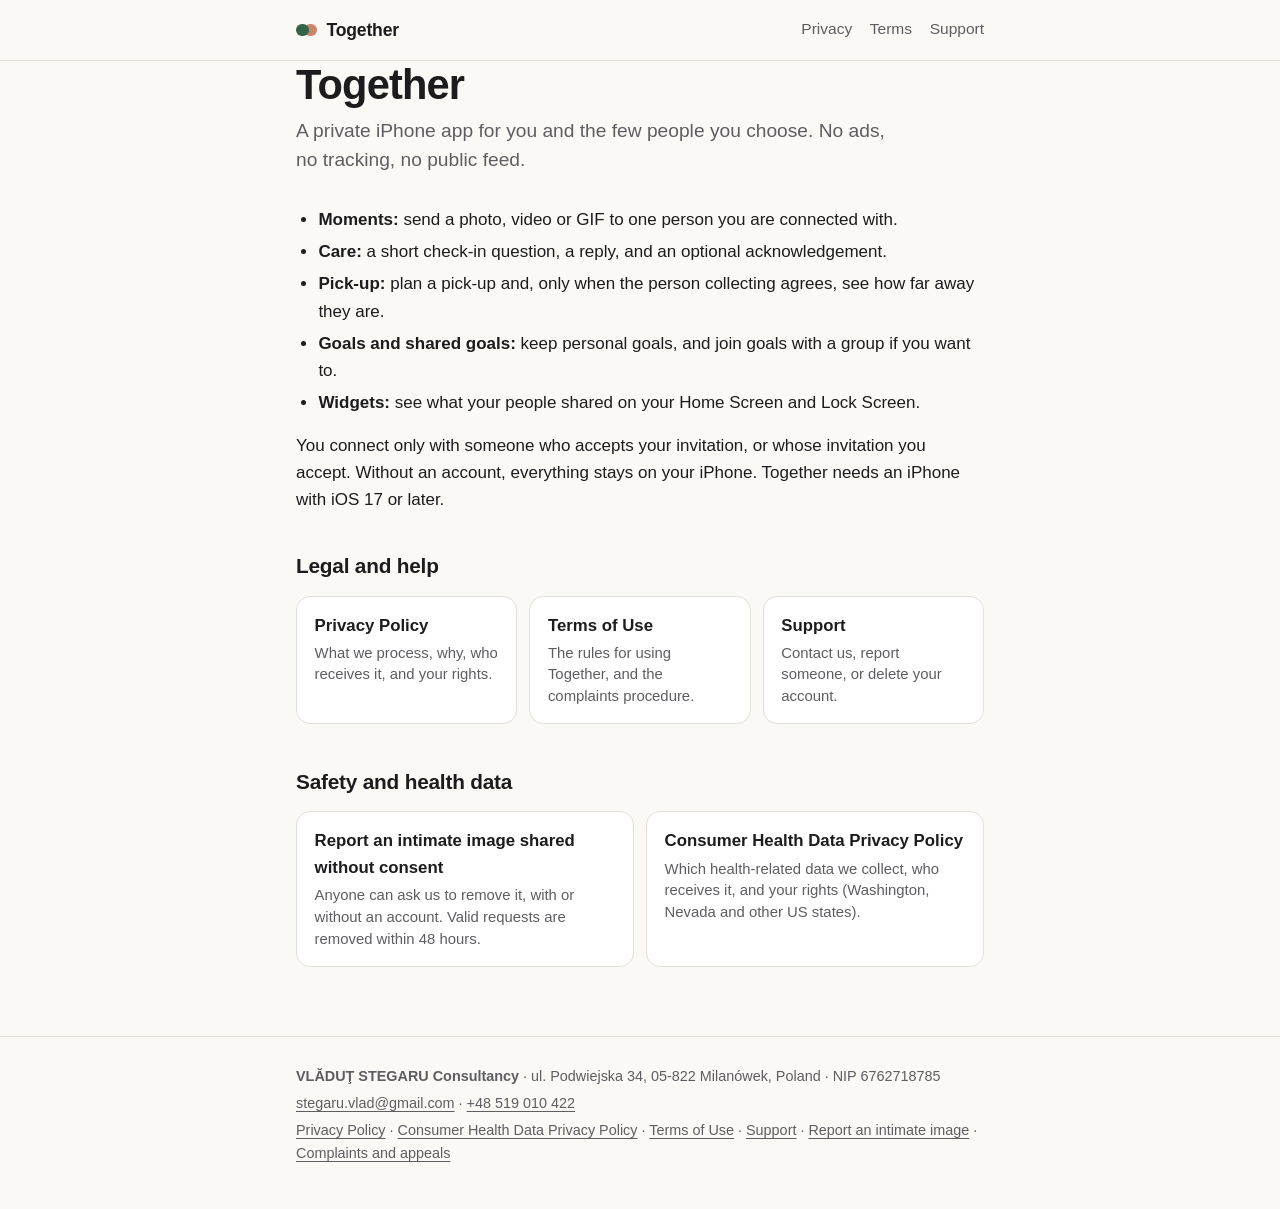
==== index.html @ 3cc5fa2a "Together legal and support pages (Privacy, Terms, Support, Consumer Health Data, Report, Complaints)" ====
<!doctype html>
<html lang="en">
<head>
<meta charset="utf-8">
<meta name="viewport" content="width=device-width, initial-scale=1">
<meta name="color-scheme" content="light dark">
<title>Together</title>
<meta name="description" content="Together is a private iPhone app for you and the few people you choose: Moments, Care check-ins, pick-ups and goals, with no ads and no tracking.">
<link rel="stylesheet" href="/style.css">
</head>
<body>
<a class="skip" href="#main">Skip to content</a>
<header class="site-header">
  <div class="wrap">
    <a class="brand" href="/" aria-current="page"><span class="brand-mark" aria-hidden="true"></span>Together</a>
    <nav aria-label="Site"><a href="/privacy/">Privacy</a><a href="/terms/">Terms</a><a href="/support/">Support</a></nav>
  </div>
</header>
<main id="main" class="wrap">
<h1>Together</h1>
<p class="lede">A private iPhone app for you and the few people you choose. No ads, no tracking, no public feed.</p>

<ul>
  <li><strong>Moments:</strong> send a photo, video or GIF to one person you are connected with.</li>
  <li><strong>Care:</strong> a short check-in question, a reply, and an optional acknowledgement.</li>
  <li><strong>Pick-up:</strong> plan a pick-up and, only when the person collecting agrees, see how far away they are.</li>
  <li><strong>Goals and shared goals:</strong> keep personal goals, and join goals with a group if you want to.</li>
  <li><strong>Widgets:</strong> see what your people shared on your Home Screen and Lock Screen.</li>
</ul>
<p>You connect only with someone who accepts your invitation, or whose invitation you accept. Without an account, everything stays on your iPhone. Together needs an iPhone with iOS 17 or later.</p>

<h2>Legal and help</h2>
<ul class="cards">
  <li><a href="/privacy/"><strong>Privacy Policy</strong><span>What we process, why, who receives it, and your rights.</span></a></li>
  <li><a href="/terms/"><strong>Terms of Use</strong><span>The rules for using Together, and the complaints procedure.</span></a></li>
  <li><a href="/support/"><strong>Support</strong><span>Contact us, report someone, or delete your account.</span></a></li>
</ul>

<h2>Safety and health data</h2>
<ul class="cards cards-2">
  <li><a href="/report/"><strong>Report an intimate image shared without consent</strong><span>Anyone can ask us to remove it, with or without an account. Valid requests are removed within 48 hours.</span></a></li>
  <li><a href="/health-data/"><strong>Consumer Health Data Privacy Policy</strong><span>Which health-related data we collect, who receives it, and your rights (Washington, Nevada and other US states).</span></a></li>
</ul>
</main>
<footer class="site-footer">
  <div class="wrap">
    <p><strong>VLĂDUŢ STEGARU Consultancy</strong> · ul. Podwiejska 34, 05-822 Milanówek, Poland · NIP 6762718785</p>
    <p><a href="mailto:stegaru.vlad@gmail.com">stegaru.vlad@gmail.com</a> · <a href="tel:+48519010422">+48 519 010 422</a></p>
    <p><a href="/privacy/">Privacy Policy</a> · <a href="/health-data/">Consumer Health Data Privacy Policy</a> · <a href="/terms/">Terms of Use</a> · <a href="/support/">Support</a> · <a href="/report/">Report an intimate image</a> · <a href="/complaints/">Complaints and appeals</a></p>
  </div>
</footer>
</body>
</html>
---- style.css ----
/* Together — legal and support site. One stylesheet, no external fonts or scripts. */

:root {
  --bg: #faf9f6;
  --surface: #ffffff;
  --soft: #f1efea;
  --ink: #1c1c1e;
  --muted: #5d5d62;
  --line: #e2dfd8;
  --accent: #33644a;
  --accent-2: #c9846a;
  --accent-soft: #e6efe8;
  --focus: #2b62c9;
  color-scheme: light dark;
}

@media (prefers-color-scheme: dark) {
  :root {
    --bg: #121210;
    --surface: #1b1b19;
    --soft: #23231f;
    --ink: #f2f1ee;
    --muted: #a3a3a8;
    --line: #35342f;
    --accent: #84bf9c;
    --accent-2: #e0a48c;
    --accent-soft: #1f2c24;
    --focus: #8fb4ff;
  }
}

*, *::before, *::after { box-sizing: border-box; }

html { -webkit-text-size-adjust: 100%; text-size-adjust: 100%; }

body {
  margin: 0;
  background: var(--bg);
  color: var(--ink);
  font-family: -apple-system, BlinkMacSystemFont, "Segoe UI", Roboto, Helvetica, Arial, sans-serif;
  font-size: 1.0625rem;
  line-height: 1.6;
  overflow-wrap: break-word;
}

.wrap {
  width: 100%;
  max-width: 46rem;
  margin: 0 auto;
  padding: 0 16px;
}

@media (min-width: 40rem) {
  .wrap { padding: 0 24px; }
}

a { color: var(--accent); text-decoration-thickness: 1px; text-underline-offset: 0.18em; }
a:hover { text-decoration-thickness: 2px; }
:focus-visible { outline: 3px solid var(--focus); outline-offset: 2px; border-radius: 4px; }

.skip {
  position: absolute;
  left: 16px;
  top: -3rem;
  padding: 0.5rem 0.9rem;
  background: var(--surface);
  border: 1px solid var(--line);
  border-radius: 10px;
  z-index: 10;
}
.skip:focus { top: 12px; }

/* Header and footer */

.site-header { border-bottom: 1px solid var(--line); background: var(--bg); }
.site-header .wrap {
  display: flex;
  flex-wrap: wrap;
  align-items: center;
  justify-content: space-between;
  gap: 0.5rem 1.25rem;
  min-height: 3.75rem;
  padding-top: 0.5rem;
  padding-bottom: 0.5rem;
}
.brand {
  display: inline-flex;
  align-items: center;
  gap: 0.6rem;
  color: var(--ink);
  font-weight: 680;
  font-size: 1.1rem;
  letter-spacing: -0.01em;
  text-decoration: none;
}
.brand-mark {
  width: 0.8rem;
  height: 0.8rem;
  border-radius: 50%;
  background: var(--accent);
  box-shadow: 0.5rem 0 0 0 var(--accent-2);
  margin-right: 0.5rem;
}
.site-header nav { display: flex; flex-wrap: wrap; gap: 0.25rem 1.1rem; }
.site-header nav a {
  color: var(--muted);
  text-decoration: none;
  font-size: 0.97rem;
  padding: 0.35rem 0;
  border-bottom: 2px solid transparent;
}
.site-header nav a:hover { color: var(--ink); }
.site-header nav a[aria-current="page"] { color: var(--ink); border-bottom-color: var(--accent); }

.site-footer {
  margin-top: 4rem;
  border-top: 1px solid var(--line);
  color: var(--muted);
  font-size: 0.9rem;
  padding: 1.5rem 0 2.5rem;
}
.site-footer p { margin: 0.25rem 0; }
.site-footer a { color: var(--muted); }

/* Document typography */

main { padding-top: 2.25rem; }

h1 {
  font-size: clamp(1.9rem, 6vw, 2.6rem);
  line-height: 1.15;
  letter-spacing: -0.02em;
  font-weight: 700;
  margin: 0 0 0.5rem;
  text-wrap: balance;
}
h2 {
  font-size: 1.3rem;
  line-height: 1.3;
  letter-spacing: -0.01em;
  font-weight: 660;
  margin: 2.4rem 0 0.75rem;
  scroll-margin-top: 1rem;
  text-wrap: balance;
}
h3 { font-size: 1.08rem; font-weight: 650; margin: 1.6rem 0 0.4rem; }
p { margin: 0 0 1rem; }
ul, ol { margin: 0 0 1rem; padding-left: 1.4rem; }
li { margin: 0.3rem 0; }
li > ul { margin: 0.3rem 0 0; }
strong { font-weight: 650; }
code {
  font-family: ui-monospace, "SF Mono", Menlo, Consolas, monospace;
  font-size: 0.9em;
  background: var(--soft);
  padding: 0.1em 0.35em;
  border-radius: 5px;
}

.subtitle { color: var(--muted); margin: 0 0 0.25rem; }
.meta { color: var(--muted); font-size: 0.95rem; margin-bottom: 1.5rem; }
.lede { font-size: 1.2rem; line-height: 1.5; color: var(--muted); margin-bottom: 2rem; max-width: 38rem; }

/* Table of contents */

.toc {
  background: var(--surface);
  border: 1px solid var(--line);
  border-radius: 14px;
  padding: 1rem 1.25rem 0.5rem;
  margin: 0 0 2rem;
}
.toc h2 { font-size: 0.85rem; text-transform: uppercase; letter-spacing: 0.08em; color: var(--muted); margin: 0 0 0.5rem; }
.toc ol { font-size: 0.95rem; margin: 0 0 0.5rem; }
.toc li { margin: 0.2rem 0; }
@media (min-width: 40rem) {
  .toc ol { columns: 2; column-gap: 2.5rem; }
  .toc li { break-inside: avoid; }
}

/* Tables: scroll inside their own box on narrow screens, never the page */

.table-wrap {
  overflow-x: auto;
  -webkit-overflow-scrolling: touch;
  border: 1px solid var(--line);
  border-radius: 12px;
  margin: 0 0 1.5rem;
  background: var(--surface);
}
table { width: 100%; border-collapse: collapse; font-size: 0.93rem; line-height: 1.5; }
th, td { text-align: left; vertical-align: top; padding: 0.65rem 0.8rem; border-bottom: 1px solid var(--line); min-width: 8.5rem; }
th { background: var(--soft); font-weight: 650; }
tr:last-child td { border-bottom: 0; }

/* Home and support */

.cards { list-style: none; padding: 0; margin: 0 0 2rem; display: grid; gap: 0.75rem; }
@media (min-width: 40rem) {
  .cards { grid-template-columns: repeat(3, 1fr); }
  .cards.cards-2 { grid-template-columns: repeat(2, 1fr); }
}
.cards a {
  display: block;
  height: 100%;
  padding: 1rem 1.1rem;
  background: var(--surface);
  border: 1px solid var(--line);
  border-radius: 14px;
  color: var(--ink);
  text-decoration: none;
}
.cards a:hover { border-color: var(--accent); }
.cards strong { display: block; font-size: 1.05rem; margin-bottom: 0.2rem; }
.cards span { color: var(--muted); font-size: 0.93rem; line-height: 1.45; display: block; }

.callout {
  background: var(--accent-soft);
  border-radius: 14px;
  padding: 1rem 1.2rem;
  margin: 0 0 1.5rem;
}
.callout p:last-child, .callout ul:last-child { margin-bottom: 0; }

.contact-list { list-style: none; padding: 0; }
.contact-list li { margin: 0.4rem 0; }
.contact-list .label { color: var(--muted); display: inline-block; min-width: 5.5rem; }

/* Invitation page */

.invite main { max-width: 28rem; }
.eyebrow { font-size: 0.8rem; font-weight: 650; letter-spacing: 0.08em; text-transform: uppercase; color: var(--muted); margin: 0 0 0.6rem; }
.code-card { background: var(--surface); border: 1px solid var(--line); border-radius: 16px; padding: 1.25rem; margin: 0 0 1.5rem; }
.code-card .label { font-size: 0.8rem; font-weight: 600; color: var(--muted); margin: 0 0 0.5rem; }
.code-value { font-family: ui-monospace, "SF Mono", Menlo, monospace; font-size: 1.2rem; font-weight: 600; letter-spacing: 0.04em; word-break: break-all; margin: 0 0 1rem; }
.code-value:empty { display: none; }
.code-missing { color: var(--muted); margin: 0; }
.button {
  appearance: none;
  display: block;
  width: 100%;
  min-height: 48px;
  border: 0;
  border-radius: 12px;
  background: var(--accent);
  color: var(--bg);
  font: inherit;
  font-weight: 650;
  text-align: center;
  line-height: 48px;
  text-decoration: none;
  cursor: pointer;
}
.button.secondary { background: var(--ink); }
.button[data-copied="true"] { background: var(--ink); }
.steps { padding-left: 1.4rem; }

[hidden] { display: none !important; }

@media (prefers-reduced-motion: no-preference) {
  a, .cards a { transition: border-color 0.15s ease, color 0.15s ease; }
}

@media print {
  .skip, .site-header nav, .toc { display: none; }
  body { background: #fff; color: #000; font-size: 11pt; }
  a { color: #000; }
  .table-wrap { overflow: visible; border: 0; }
}
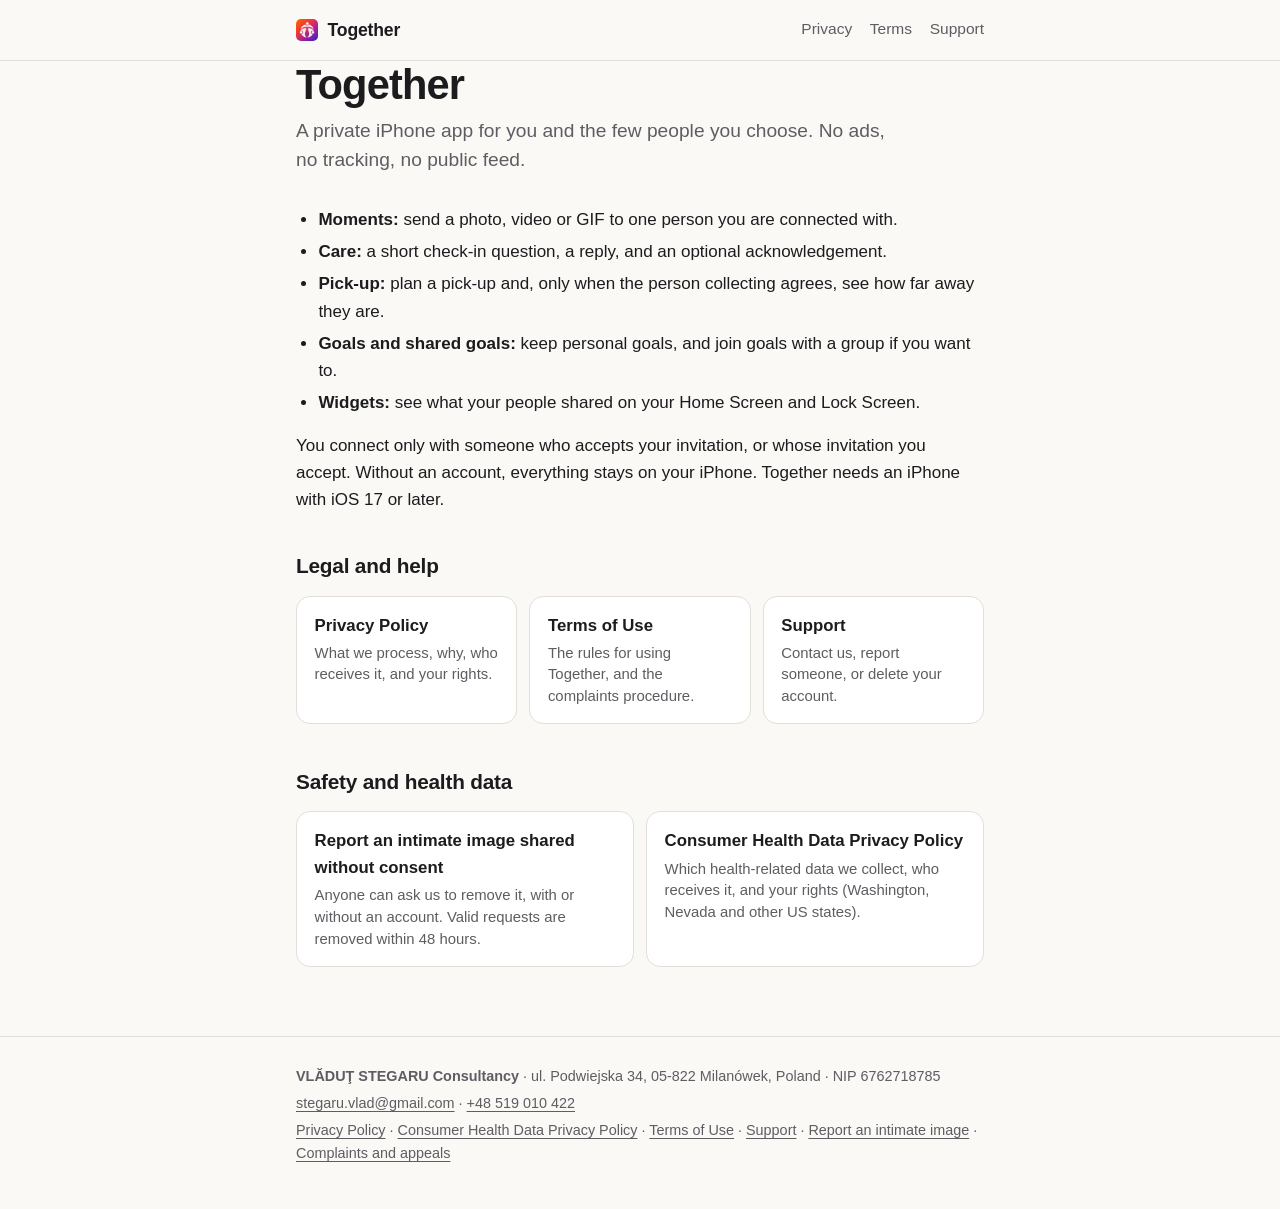
==== commit 365e874f: "Add the Together app icon as favicon, touch icon and header logo Co-Authored-By: Claude Fable 5.1 <n" ====
--- a/index.html
+++ b/index.html
@@ -6,13 +6,16 @@
 <meta name="color-scheme" content="light dark">
 <title>Together</title>
 <meta name="description" content="Together is a private iPhone app for you and the few people you choose: Moments, Care check-ins, pick-ups and goals, with no ads and no tracking.">
+<link rel="icon" type="image/png" sizes="32x32" href="/favicon-32.png">
+<link rel="icon" type="image/png" sizes="512x512" href="/icon-512.png">
+<link rel="apple-touch-icon" href="/apple-touch-icon.png">
 <link rel="stylesheet" href="/style.css">
 </head>
 <body>
 <a class="skip" href="#main">Skip to content</a>
 <header class="site-header">
   <div class="wrap">
-    <a class="brand" href="/" aria-current="page"><span class="brand-mark" aria-hidden="true"></span>Together</a>
+    <a class="brand" href="/" aria-current="page"><img class="brand-mark" src="/icon-512.png" alt="" width="22" height="22" decoding="async">Together</a>
     <nav aria-label="Site"><a href="/privacy/">Privacy</a><a href="/terms/">Terms</a><a href="/support/">Support</a></nav>
   </div>
 </header>
--- a/style.css
+++ b/style.css
@@ -94,12 +94,11 @@
   text-decoration: none;
 }
 .brand-mark {
-  width: 0.8rem;
-  height: 0.8rem;
-  border-radius: 50%;
-  background: var(--accent);
-  box-shadow: 0.5rem 0 0 0 var(--accent-2);
-  margin-right: 0.5rem;
+  width: 1.375rem;
+  height: 1.375rem;
+  border-radius: 0.3125rem;
+  flex: none;
+  object-fit: cover;
 }
 .site-header nav { display: flex; flex-wrap: wrap; gap: 0.25rem 1.1rem; }
 .site-header nav a {
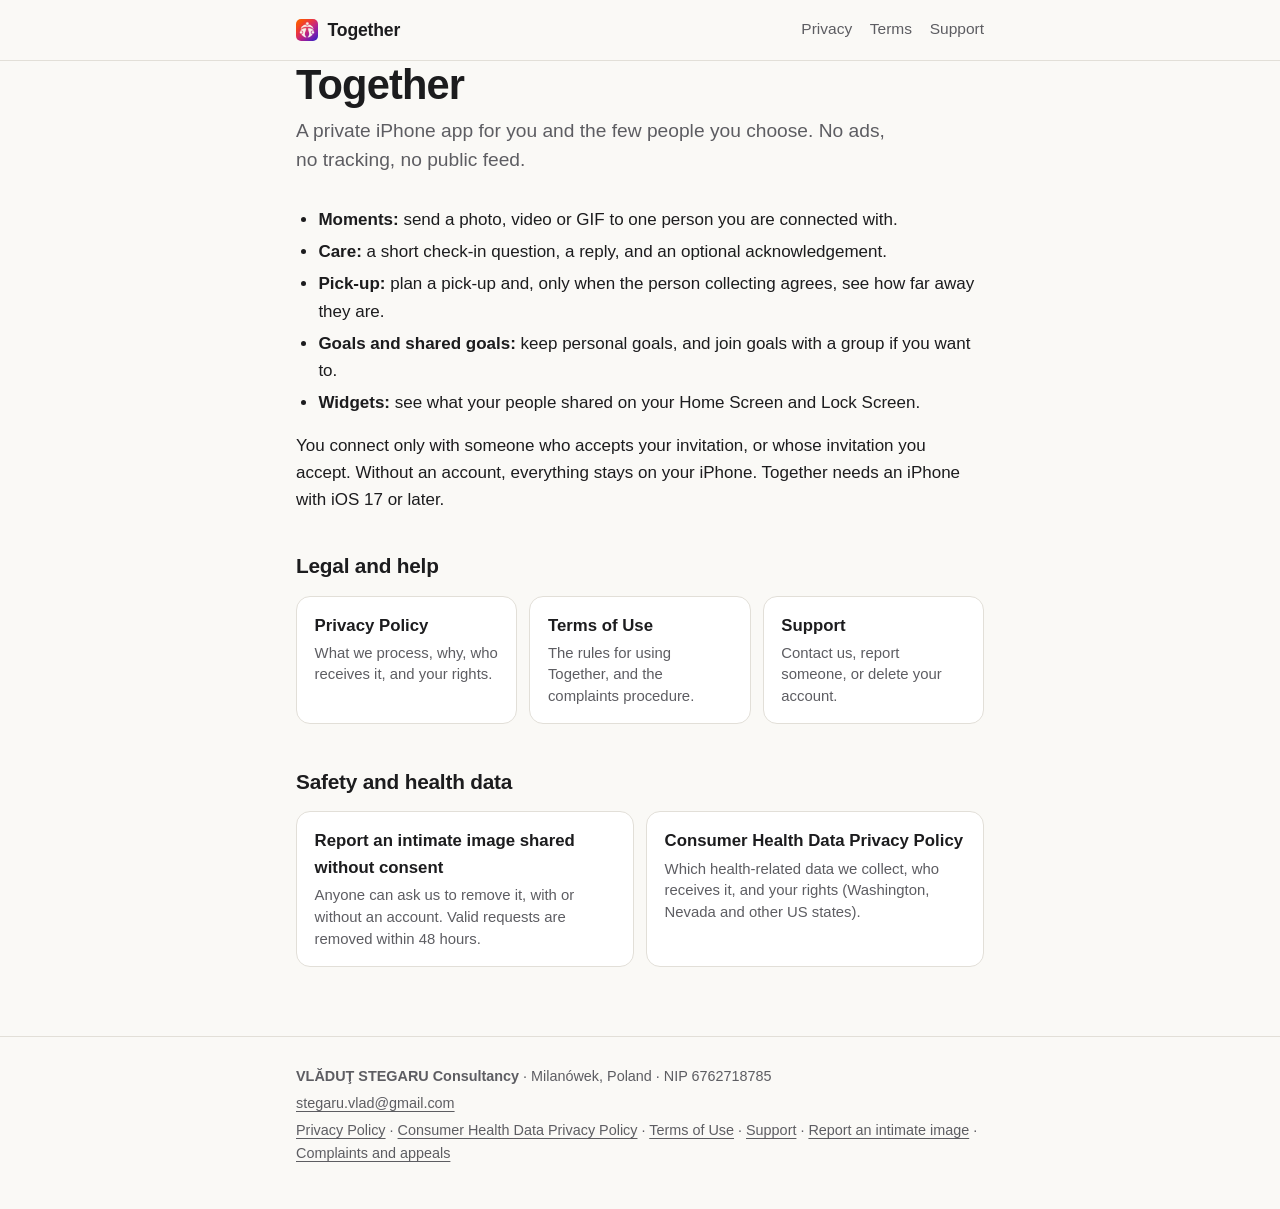
==== commit c08d81e8: "Contact details: email only; address shortened to the town (owner decision, 24 Nov 2026) Co-Authored" ====
--- a/index.html
+++ b/index.html
@@ -47,8 +47,8 @@
 </main>
 <footer class="site-footer">
   <div class="wrap">
-    <p><strong>VLĂDUŢ STEGARU Consultancy</strong> · ul. Podwiejska 34, 05-822 Milanówek, Poland · NIP 6762718785</p>
-    <p><a href="mailto:stegaru.vlad@gmail.com">stegaru.vlad@gmail.com</a> · <a href="tel:+48519010422">+48 519 010 422</a></p>
+    <p><strong>VLĂDUŢ STEGARU Consultancy</strong> · Milanówek, Poland · NIP 6762718785</p>
+    <p><a href="mailto:stegaru.vlad@gmail.com">stegaru.vlad@gmail.com</a></p>
     <p><a href="/privacy/">Privacy Policy</a> · <a href="/health-data/">Consumer Health Data Privacy Policy</a> · <a href="/terms/">Terms of Use</a> · <a href="/support/">Support</a> · <a href="/report/">Report an intimate image</a> · <a href="/complaints/">Complaints and appeals</a></p>
   </div>
 </footer>
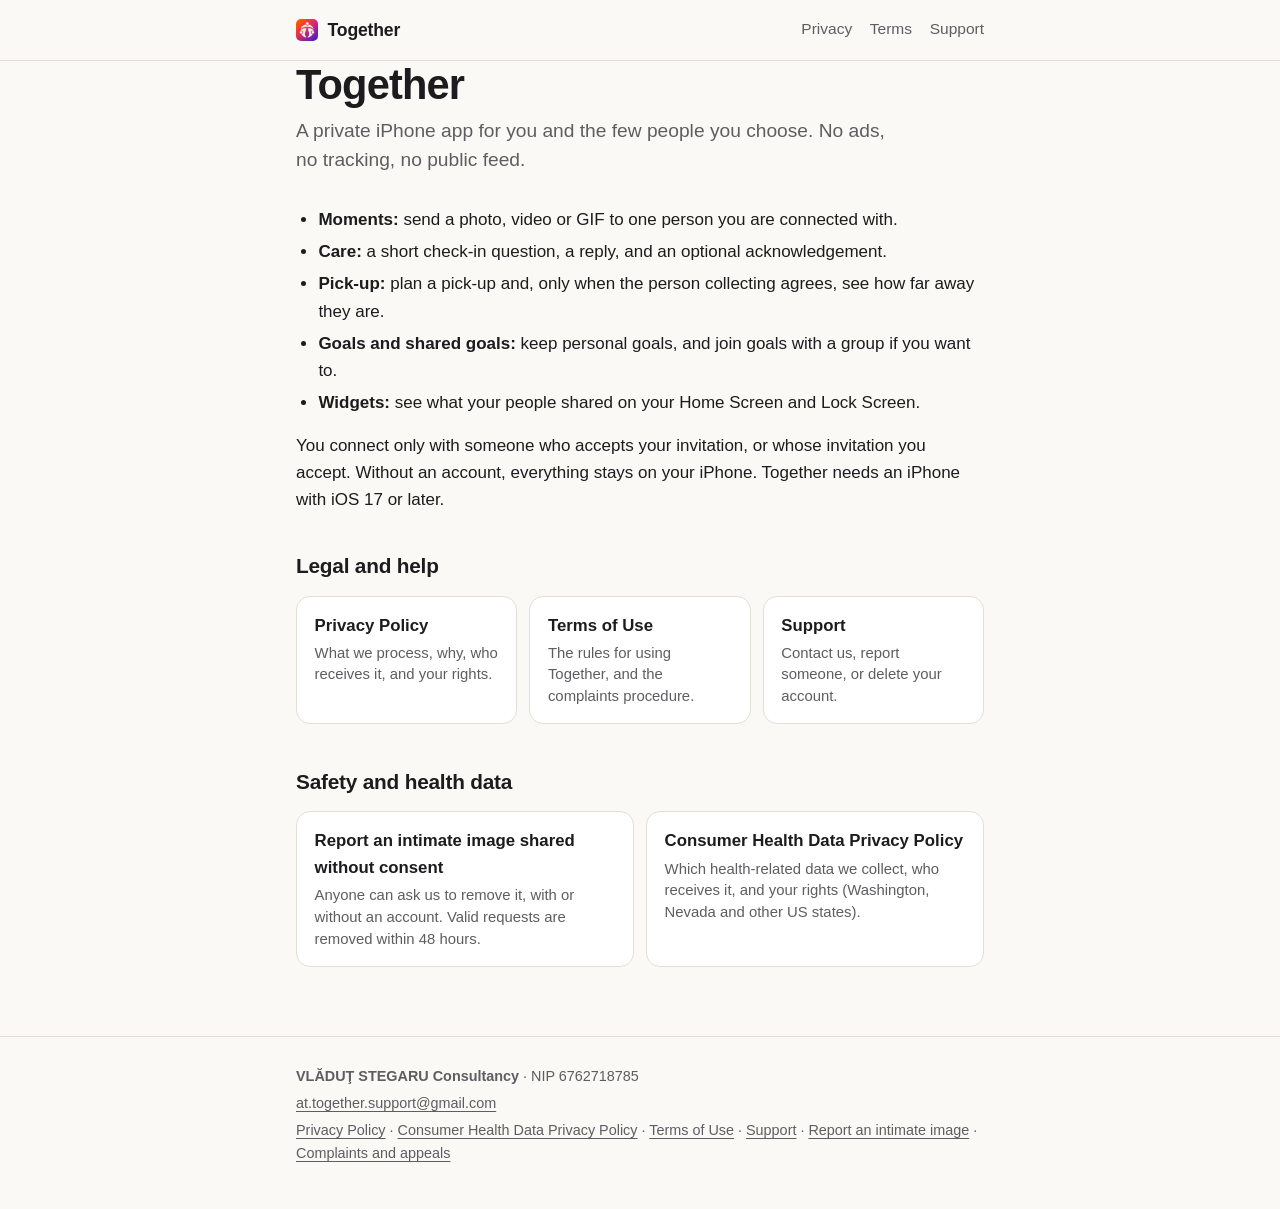
==== commit 2e847039: "Contact: support email at.together.support@gmail.com; no postal address (owner decision, 24 Nov 2026" ====
--- a/index.html
+++ b/index.html
@@ -47,8 +47,8 @@
 </main>
 <footer class="site-footer">
   <div class="wrap">
-    <p><strong>VLĂDUŢ STEGARU Consultancy</strong> · Milanówek, Poland · NIP 6762718785</p>
-    <p><a href="mailto:stegaru.vlad@gmail.com">stegaru.vlad@gmail.com</a></p>
+    <p><strong>VLĂDUŢ STEGARU Consultancy</strong> · NIP 6762718785</p>
+    <p><a href="mailto:at.together.support@gmail.com">at.together.support@gmail.com</a></p>
     <p><a href="/privacy/">Privacy Policy</a> · <a href="/health-data/">Consumer Health Data Privacy Policy</a> · <a href="/terms/">Terms of Use</a> · <a href="/support/">Support</a> · <a href="/report/">Report an intimate image</a> · <a href="/complaints/">Complaints and appeals</a></p>
   </div>
 </footer>
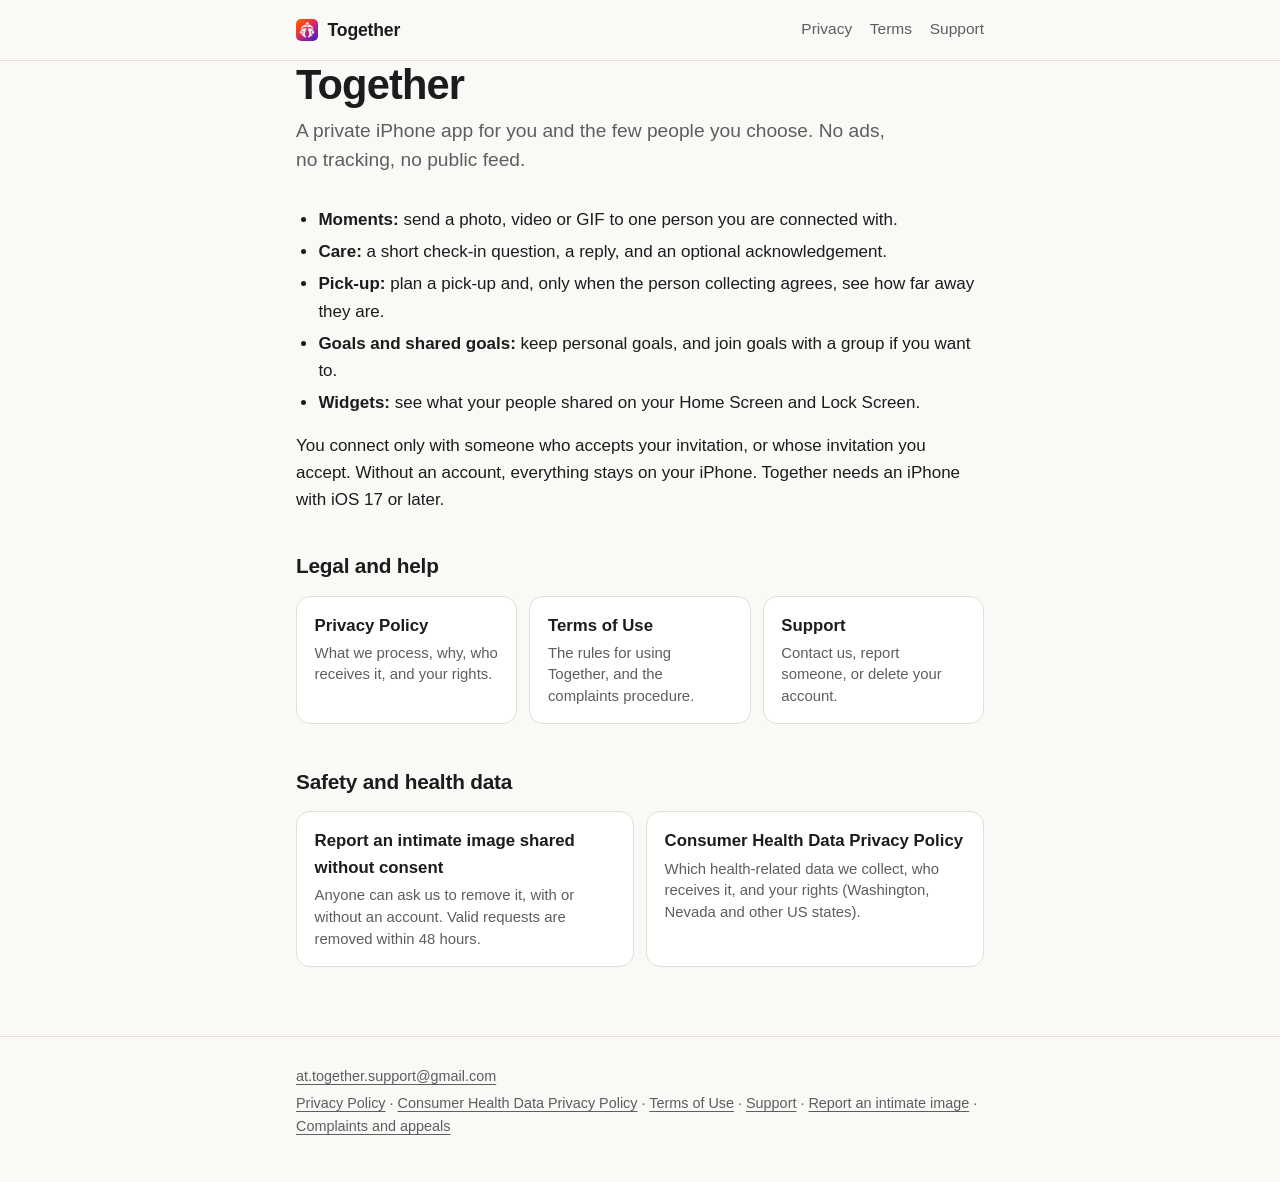
==== commit 0689d60d: "Contact sections and footer: the support email only Co-Authored-By: Claude Fable 5.1 <noreply@anthro" ====
--- a/index.html
+++ b/index.html
@@ -47,7 +47,6 @@
 </main>
 <footer class="site-footer">
   <div class="wrap">
-    <p><strong>VLĂDUŢ STEGARU Consultancy</strong> · NIP 6762718785</p>
     <p><a href="mailto:at.together.support@gmail.com">at.together.support@gmail.com</a></p>
     <p><a href="/privacy/">Privacy Policy</a> · <a href="/health-data/">Consumer Health Data Privacy Policy</a> · <a href="/terms/">Terms of Use</a> · <a href="/support/">Support</a> · <a href="/report/">Report an intimate image</a> · <a href="/complaints/">Complaints and appeals</a></p>
   </div>
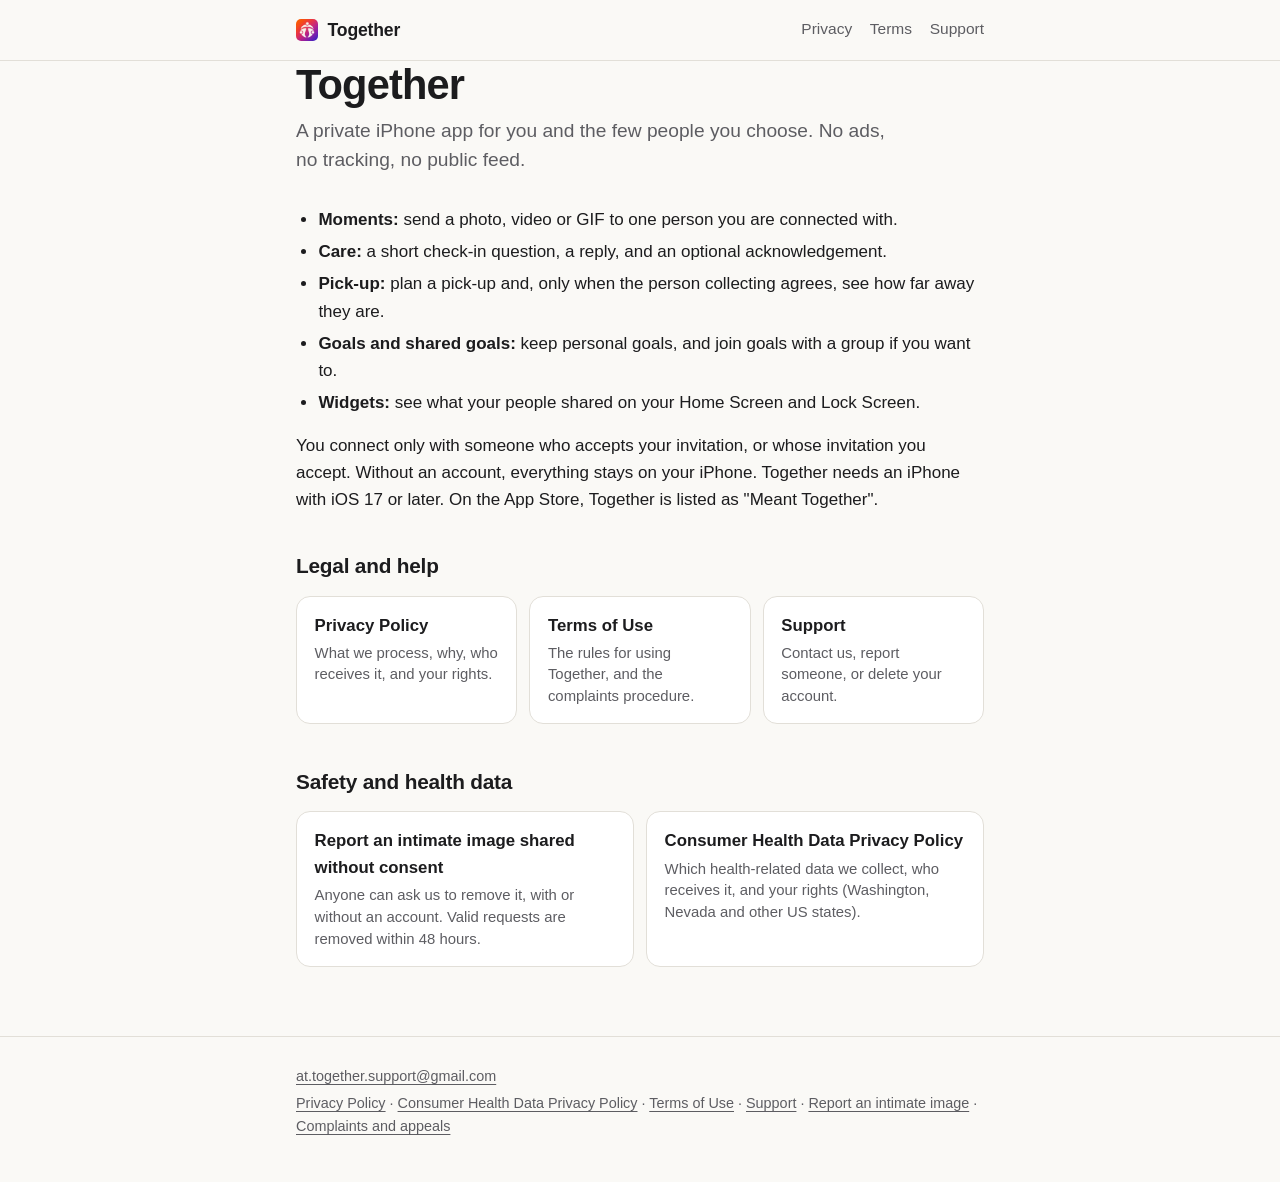
==== commit 8d5a9b44: "Name the App Store listing: Meant Together Co-Authored-By: Claude Fable 5.1 <noreply@anthropic.com>" ====
--- a/index.html
+++ b/index.html
@@ -30,7 +30,7 @@
   <li><strong>Goals and shared goals:</strong> keep personal goals, and join goals with a group if you want to.</li>
   <li><strong>Widgets:</strong> see what your people shared on your Home Screen and Lock Screen.</li>
 </ul>
-<p>You connect only with someone who accepts your invitation, or whose invitation you accept. Without an account, everything stays on your iPhone. Together needs an iPhone with iOS 17 or later.</p>
+<p>You connect only with someone who accepts your invitation, or whose invitation you accept. Without an account, everything stays on your iPhone. Together needs an iPhone with iOS 17 or later. On the App Store, Together is listed as "Meant Together".</p>
 
 <h2>Legal and help</h2>
 <ul class="cards">
